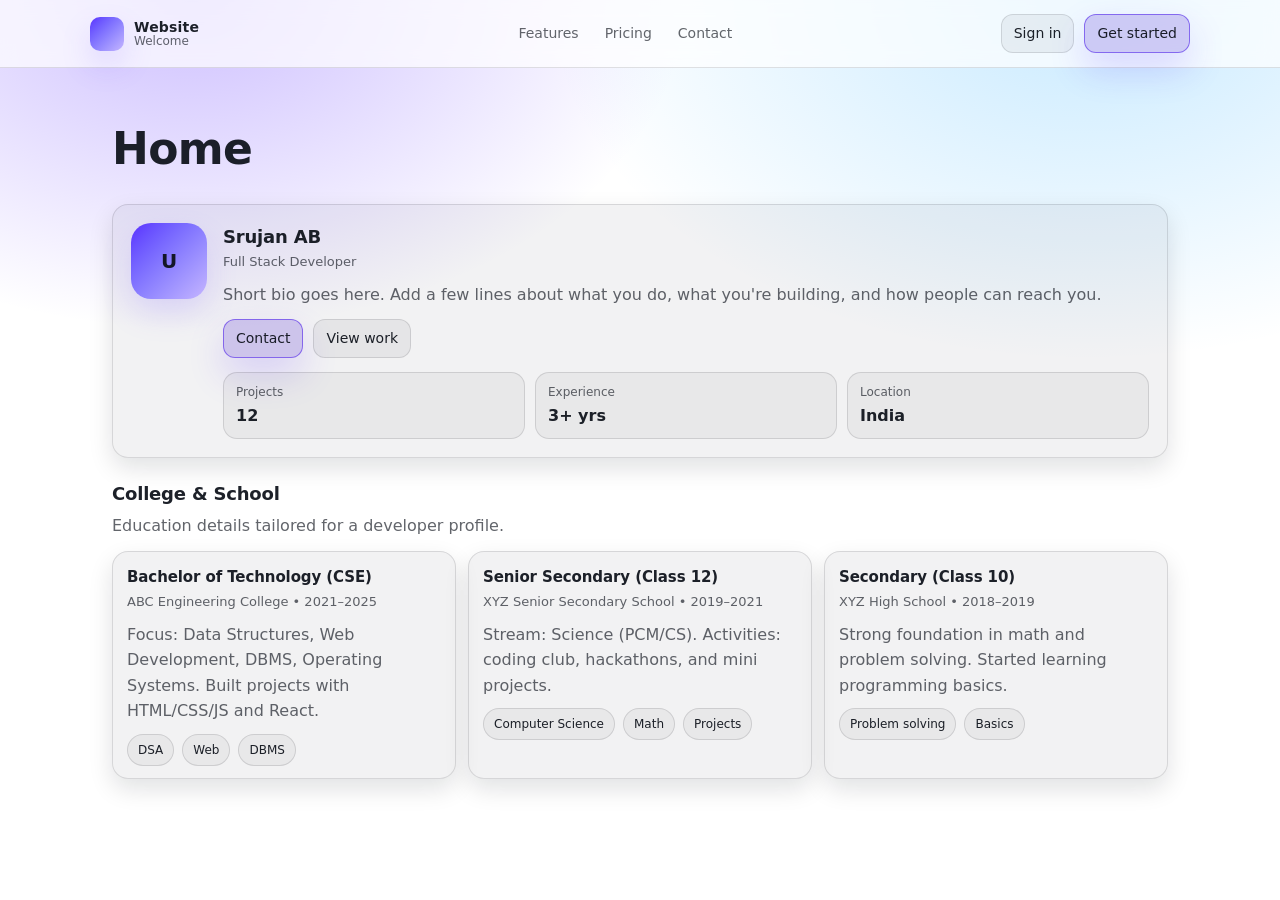
==== index.html @ c32c0423 "First Commit" ====
<!doctype html>
<html lang="en">
  <head>
    <meta charset="utf-8" />
    <meta name="viewport" content="width=device-width, initial-scale=1" />
    <title>Website</title>
    <link rel="stylesheet" href="styles.css" />
  </head>
  <body>
    <header class="site-header">
      <div class="container header-row">
        <a class="brand" href="#top" aria-label="Home">
          <span class="brand-badge" aria-hidden="true"></span>
          <span class="brand-text">
            <strong>Website</strong>
            <span>Welcome</span>
          </span>
        </a>

        <nav class="nav" aria-label="Primary">
          <a href="#features">Features</a>
          <a href="#pricing">Pricing</a>
          <a href="#contact">Contact</a>
        </nav>

        <div class="actions">
          <a class="btn" href="#contact">Sign in</a>
          <a class="btn primary" href="#contact">Get started</a>
        </div>
      </div>
    </header>

    <main id="top">
      <div class="container">
        <h1>Home</h1>
        <section id="profile" class="profile" aria-labelledby="profile-title">
          <div class="profile-card">
            <div class="profile-avatar" aria-hidden="true">U</div>
            <div class="profile-body">
              <div class="profile-head">
                <h2 id="profile-title">Srujan AB</h2>
                <p class="profile-role">Full Stack Developer</p>
              </div>
              <p class="profile-bio">
                Short bio goes here. Add a few lines about what you do, what you're building, and how people can reach
                you.
              </p>
              <div class="profile-actions">
                <a class="btn primary" href="#contact">Contact</a>
                <a class="btn" href="#features">View work</a>
              </div>
              <dl class="profile-stats" aria-label="Profile stats">
                <div>
                  <dt>Projects</dt>
                  <dd>12</dd>
                </div>
                <div>
                  <dt>Experience</dt>
                  <dd>3+ yrs</dd>
                </div>
                <div>
                  <dt>Location</dt>
                  <dd>India</dd>
                </div>
              </dl>
            </div>
          </div>
        </section>

        <section id="education" class="education" aria-labelledby="education-title">
          <div class="section-head">
            <h2 id="education-title">College & School</h2>
            <p class="section-subtitle">Education details tailored for a developer profile.</p>
          </div>

          <div class="edu-grid" role="list">
            <article class="edu-card" role="listitem">
              <div class="edu-top">
                <h3>Bachelor of Technology (CSE)</h3>
                <p class="edu-meta">ABC Engineering College • 2021–2025</p>
              </div>
              <p class="edu-desc">
                Focus: Data Structures, Web Development, DBMS, Operating Systems. Built projects with HTML/CSS/JS and
                React.
              </p>
              <div class="edu-tags" aria-label="Skills">
                <span class="tag">DSA</span>
                <span class="tag">Web</span>
                <span class="tag">DBMS</span>
              </div>
            </article>

            <article class="edu-card" role="listitem">
              <div class="edu-top">
                <h3>Senior Secondary (Class 12)</h3>
                <p class="edu-meta">XYZ Senior Secondary School • 2019–2021</p>
              </div>
              <p class="edu-desc">Stream: Science (PCM/CS). Activities: coding club, hackathons, and mini projects.</p>
              <div class="edu-tags" aria-label="Highlights">
                <span class="tag">Computer Science</span>
                <span class="tag">Math</span>
                <span class="tag">Projects</span>
              </div>
            </article>

            <article class="edu-card" role="listitem">
              <div class="edu-top">
                <h3>Secondary (Class 10)</h3>
                <p class="edu-meta">XYZ High School • 2018–2019</p>
              </div>
              <p class="edu-desc">Strong foundation in math and problem solving. Started learning programming basics.</p>
              <div class="edu-tags" aria-label="Highlights">
                <span class="tag">Problem solving</span>
                <span class="tag">Basics</span>
              </div>
            </article>
          </div>
        </section>
      </div>
    </main>
  </body>
</html>
---- styles.css ----
:root {
  --bg: #ffffff;
  --surface: rgba(10, 14, 23, 0.05);
  --border: rgba(10, 14, 23, 0.12);
  --text: rgba(10, 14, 23, 0.92);
  --muted: rgba(10, 14, 23, 0.64);
  --accent: #5b2cff;
  --accent-2: #0aa0ff;
  --ring: color-mix(in srgb, var(--accent) 40%, transparent);
  --shadow: 0 18px 44px rgba(10, 14, 23, 0.16);
  --shadow-soft: 0 10px 24px rgba(10, 14, 23, 0.12);
  --max: 1100px;
  color-scheme: light;
}

* {
  box-sizing: border-box;
}

html,
body {
  height: 100%;
}

body {
  margin: 0;
  min-height: 100vh;
  font-family: ui-sans-serif, system-ui, -apple-system, Segoe UI, Roboto, Arial, sans-serif;
  line-height: 1.5;
  text-rendering: optimizeLegibility;
  -webkit-font-smoothing: antialiased;
  -moz-osx-font-smoothing: grayscale;
  overflow-x: hidden;
  background: radial-gradient(900px 600px at 15% 0%, color-mix(in srgb, var(--accent) 30%, transparent), transparent 55%),
    radial-gradient(900px 600px at 85% 0%, color-mix(in srgb, var(--accent-2) 22%, transparent), transparent 60%),
    var(--bg);
  color: var(--text);
}

.container {
  max-width: var(--max);
  margin: 0 auto;
  padding: 0 16px;
}

@media (min-width: 720px) {
  .container {
    padding: 0 22px;
  }
}

.site-header {
  position: sticky;
  top: 0;
  z-index: 10;
  border-bottom: 1px solid var(--border);
  background: rgba(255, 255, 255, 0.75);
  background: color-mix(in srgb, var(--bg) 70%, transparent);
  backdrop-filter: blur(10px);
  -webkit-backdrop-filter: blur(10px);
}

.header-row {
  display: flex;
  align-items: center;
  justify-content: space-between;
  gap: 14px;
  padding: 14px 0;
}

.brand {
  display: inline-flex;
  align-items: center;
  gap: 10px;
  text-decoration: none;
  color: inherit;
  min-width: 160px;
}

.brand-badge {
  width: 34px;
  height: 34px;
  border-radius: 10px;
  background: linear-gradient(135deg, var(--accent), color-mix(in srgb, var(--accent) 35%, white));
  box-shadow: 0 14px 30px rgba(124, 92, 255, 0.18);
  flex: 0 0 auto;
}

.brand-text {
  display: grid;
  line-height: 1.15;
}

.brand-text strong {
  font-size: 14px;
  letter-spacing: 0.2px;
}

.brand-text span {
  font-size: 12px;
  color: var(--muted);
}

.nav {
  display: none;
  gap: 6px;
  align-items: center;
}

.nav a {
  color: var(--muted);
  text-decoration: none;
  font-size: 14px;
  padding: 8px 10px;
  border-radius: 10px;
}

.nav a:hover,
.nav a:focus-visible {
  color: var(--text);
  background: var(--surface);
  outline: none;
}

.actions {
  display: inline-flex;
  gap: 10px;
  align-items: center;
  justify-content: flex-end;
  min-width: 160px;
}

.btn {
  display: inline-flex;
  align-items: center;
  justify-content: center;
  padding: 8px 12px;
  border-radius: 12px;
  border: 1px solid var(--border);
  background: var(--surface);
  color: var(--text);
  text-decoration: none;
  font-size: 14px;
  white-space: nowrap;
  transition: transform 120ms ease, background-color 160ms ease, border-color 160ms ease, box-shadow 160ms ease;
}

.btn:hover {
  transform: translateY(-1px);
  box-shadow: var(--shadow-soft);
}

.btn:active {
  transform: translateY(0);
}

.btn:focus-visible {
  outline: 2px solid var(--ring);
  outline-offset: 3px;
}

.btn.primary {
  border-color: color-mix(in srgb, var(--accent) 55%, var(--border));
  background: color-mix(in srgb, var(--accent) 18%, var(--surface));
  box-shadow: 0 16px 36px color-mix(in srgb, var(--accent) 18%, transparent);
}

.btn.primary:hover {
  border-color: color-mix(in srgb, var(--accent) 70%, var(--border));
  background: color-mix(in srgb, var(--accent) 24%, var(--surface));
  box-shadow: 0 18px 44px color-mix(in srgb, var(--accent) 24%, transparent);
}

main {
  padding: 48px 0;
}

h1 {
  margin: 0 0 10px;
  font-size: clamp(28px, 4vw, 44px);
  letter-spacing: -0.6px;
}

.profile {
  margin-top: 22px;
}

.section-head {
  margin-top: 22px;
}

.section-head h2 {
  margin: 0;
  font-size: 18px;
  letter-spacing: -0.2px;
}

.section-subtitle {
  margin: 6px 0 0;
  color: var(--muted);
  line-height: 1.6;
}

.profile-card {
  display: grid;
  grid-template-columns: 56px 1fr;
  gap: 14px;
  padding: 16px;
  border: 1px solid var(--border);
  background: var(--surface);
  border-radius: 16px;
  box-shadow: var(--shadow-soft);
}

.profile-avatar {
  width: 56px;
  height: 56px;
  border-radius: 16px;
  display: grid;
  place-items: center;
  font-weight: 700;
  color: var(--text);
  background: linear-gradient(135deg, var(--accent), color-mix(in srgb, var(--accent) 35%, white));
  box-shadow: 0 14px 30px rgba(124, 92, 255, 0.18);
}

.profile-head h2 {
  margin: 0;
  font-size: 18px;
  letter-spacing: -0.2px;
}

.profile-role {
  margin: 2px 0 0;
  color: var(--muted);
  font-size: 13px;
}

.profile-bio {
  margin: 10px 0 0;
  color: var(--muted);
  line-height: 1.6;
}

.profile-actions {
  margin-top: 12px;
  display: inline-flex;
  gap: 10px;
  flex-wrap: wrap;
}

.profile-stats {
  margin: 14px 0 0;
  display: grid;
  grid-template-columns: repeat(3, minmax(0, 1fr));
  gap: 10px;
}

.profile-stats > div {
  border: 1px solid var(--border);
  border-radius: 14px;
  padding: 10px 12px;
  background: color-mix(in srgb, var(--surface) 75%, transparent);
}

.profile-stats dt {
  color: var(--muted);
  font-size: 12px;
}

.profile-stats dd {
  margin: 3px 0 0;
  font-weight: 650;
}

.education {
  margin-top: 18px;
}

.edu-grid {
  margin-top: 12px;
  display: grid;
  gap: 12px;
}

.edu-card {
  border: 1px solid var(--border);
  border-radius: 16px;
  padding: 14px 14px 12px;
  background: var(--surface);
  box-shadow: var(--shadow-soft);
}

.edu-top h3 {
  margin: 0;
  font-size: 15px;
  letter-spacing: -0.1px;
}

.edu-meta {
  margin: 4px 0 0;
  color: var(--muted);
  font-size: 13px;
}

.edu-desc {
  margin: 10px 0 0;
  color: var(--muted);
  line-height: 1.6;
}

.edu-tags {
  margin-top: 10px;
  display: flex;
  flex-wrap: wrap;
  gap: 8px;
}

.tag {
  display: inline-flex;
  align-items: center;
  padding: 6px 10px;
  border-radius: 999px;
  border: 1px solid var(--border);
  background: color-mix(in srgb, var(--surface) 75%, transparent);
  color: var(--text);
  font-size: 12px;
}

@media (min-width: 720px) {
  .nav {
    display: inline-flex;
  }

  .profile-card {
    grid-template-columns: 76px 1fr;
    padding: 18px;
    gap: 16px;
  }

  .profile-avatar {
    width: 76px;
    height: 76px;
    border-radius: 20px;
    font-size: 20px;
  }

  .edu-grid {
    grid-template-columns: repeat(3, minmax(0, 1fr));
  }
}

@media (prefers-reduced-motion: reduce) {
  * {
    transition: none !important;
  }
}
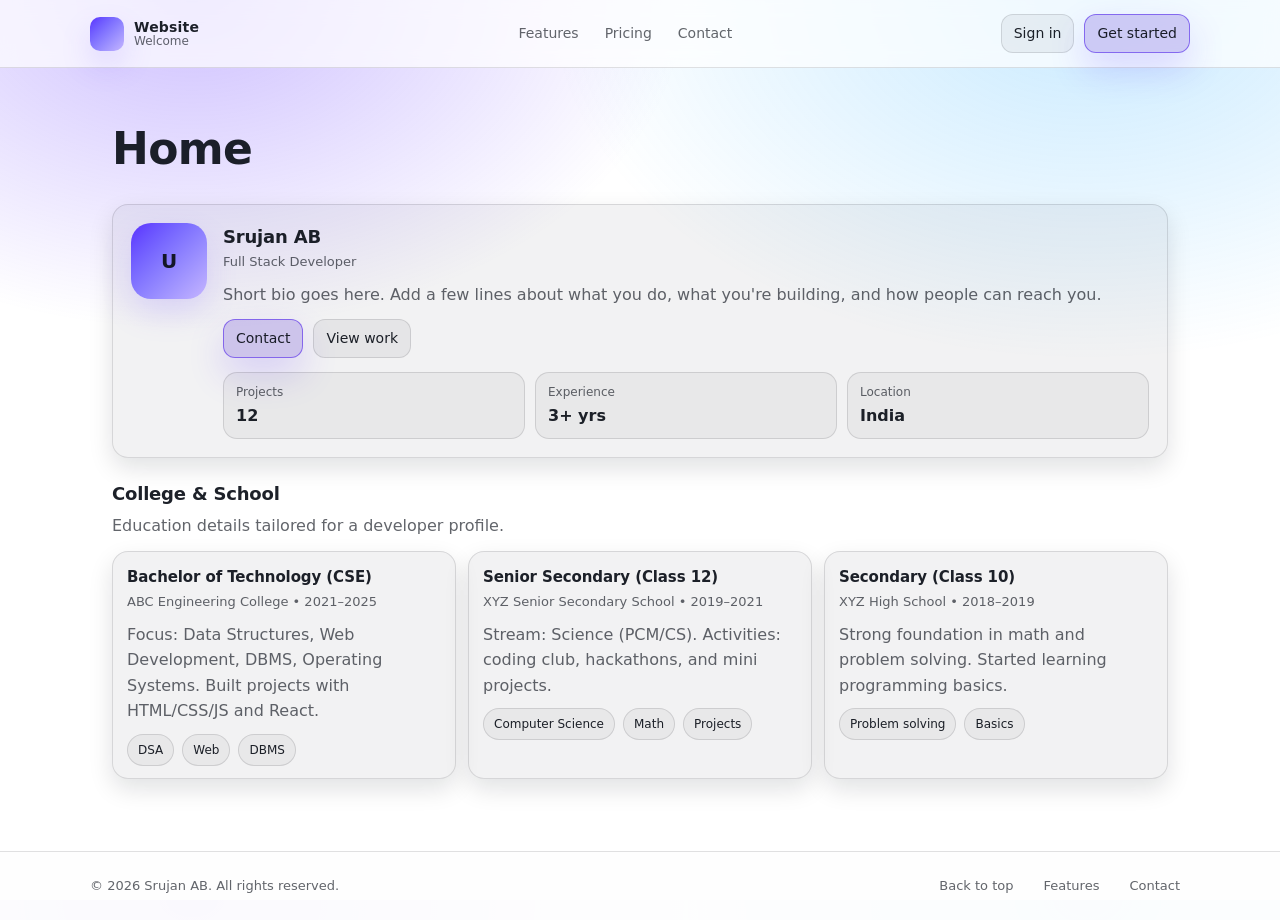
==== commit 2d0b2e7c: "Footer Updated" ====
--- a/index.html
+++ b/index.html
@@ -118,5 +118,20 @@
         </section>
       </div>
     </main>
+
+    <footer class="site-footer" aria-label="Footer">
+      <div class="container footer-row">
+        <p class="footer-copy">© <span id="year"></span> Srujan AB. All rights reserved.</p>
+        <nav class="footer-links" aria-label="Footer links">
+          <a href="#top">Back to top</a>
+          <a href="#features">Features</a>
+          <a href="#contact">Contact</a>
+        </nav>
+      </div>
+    </footer>
+
+    <script>
+      document.getElementById("year").textContent = new Date().getFullYear();
+    </script>
   </body>
 </html>
--- a/styles.css
+++ b/styles.css
@@ -327,6 +327,46 @@
   font-size: 12px;
 }
 
+.site-footer {
+  margin-top: 24px;
+  border-top: 1px solid var(--border);
+  background: color-mix(in srgb, var(--bg) 92%, var(--surface));
+}
+
+.footer-row {
+  padding: 18px 0;
+  display: flex;
+  flex-direction: column;
+  gap: 10px;
+}
+
+.footer-copy {
+  margin: 0;
+  color: var(--muted);
+  font-size: 13px;
+}
+
+.footer-links {
+  display: flex;
+  flex-wrap: wrap;
+  gap: 10px;
+}
+
+.footer-links a {
+  color: var(--muted);
+  text-decoration: none;
+  font-size: 13px;
+  padding: 6px 10px;
+  border-radius: 10px;
+}
+
+.footer-links a:hover,
+.footer-links a:focus-visible {
+  color: var(--text);
+  background: var(--surface);
+  outline: none;
+}
+
 @media (min-width: 720px) {
   .nav {
     display: inline-flex;
@@ -345,6 +385,12 @@
     font-size: 20px;
   }
 
+  .footer-row {
+    flex-direction: row;
+    align-items: center;
+    justify-content: space-between;
+  }
+
   .edu-grid {
     grid-template-columns: repeat(3, minmax(0, 1fr));
   }
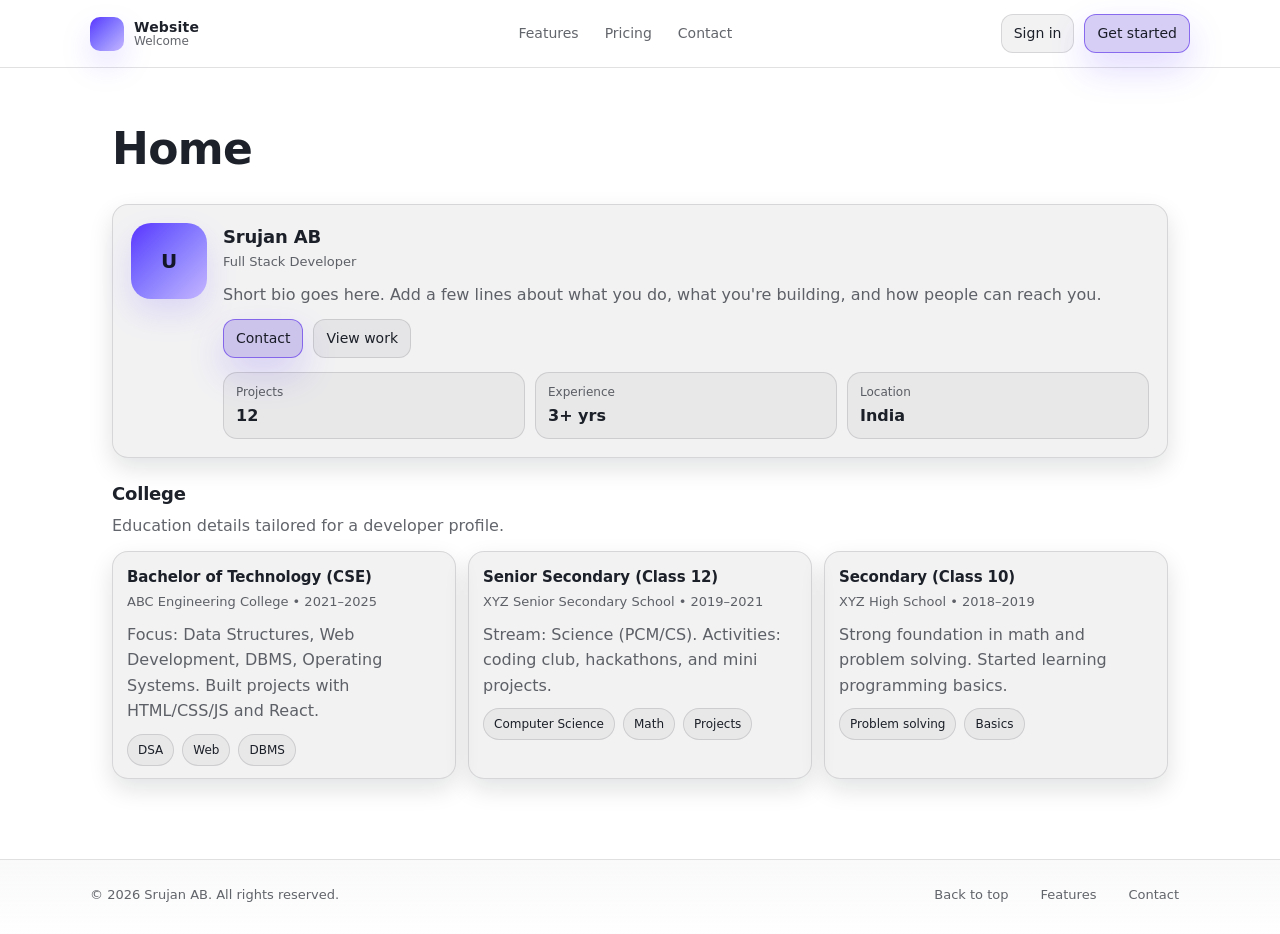
==== commit 93ee798c: "modifed" ====
--- a/index.html
+++ b/index.html
@@ -69,7 +69,7 @@
 
         <section id="education" class="education" aria-labelledby="education-title">
           <div class="section-head">
-            <h2 id="education-title">College & School</h2>
+            <h2 id="education-title">College </h2>
             <p class="section-subtitle">Education details tailored for a developer profile.</p>
           </div>
 
--- a/styles.css
+++ b/styles.css
@@ -31,9 +31,7 @@
   -webkit-font-smoothing: antialiased;
   -moz-osx-font-smoothing: grayscale;
   overflow-x: hidden;
-  background: radial-gradient(900px 600px at 15% 0%, color-mix(in srgb, var(--accent) 30%, transparent), transparent 55%),
-    radial-gradient(900px 600px at 85% 0%, color-mix(in srgb, var(--accent-2) 22%, transparent), transparent 60%),
-    var(--bg);
+  background: var(--bg);
   color: var(--text);
 }
 
@@ -328,13 +326,17 @@
 }
 
 .site-footer {
-  margin-top: 24px;
+  margin-top: 32px;
   border-top: 1px solid var(--border);
-  background: color-mix(in srgb, var(--bg) 92%, var(--surface));
+  background: linear-gradient(
+      180deg,
+      color-mix(in srgb, var(--surface) 40%, transparent),
+      color-mix(in srgb, var(--bg) 96%, var(--surface))
+    );
 }
 
 .footer-row {
-  padding: 18px 0;
+  padding: 18px 0 22px;
   display: flex;
   flex-direction: column;
   gap: 10px;
@@ -358,13 +360,29 @@
   font-size: 13px;
   padding: 6px 10px;
   border-radius: 10px;
+  border: 1px solid transparent;
+  transition: background-color 160ms ease, border-color 160ms ease, color 160ms ease, transform 120ms ease;
 }
 
 .footer-links a:hover,
 .footer-links a:focus-visible {
   color: var(--text);
   background: var(--surface);
+  border-color: var(--border);
   outline: none;
+}
+
+.footer-links a:hover {
+  transform: translateY(-1px);
+}
+
+.footer-links a:active {
+  transform: translateY(0);
+}
+
+.footer-links a:focus-visible {
+  outline: 2px solid var(--ring);
+  outline-offset: 3px;
 }
 
 @media (min-width: 720px) {
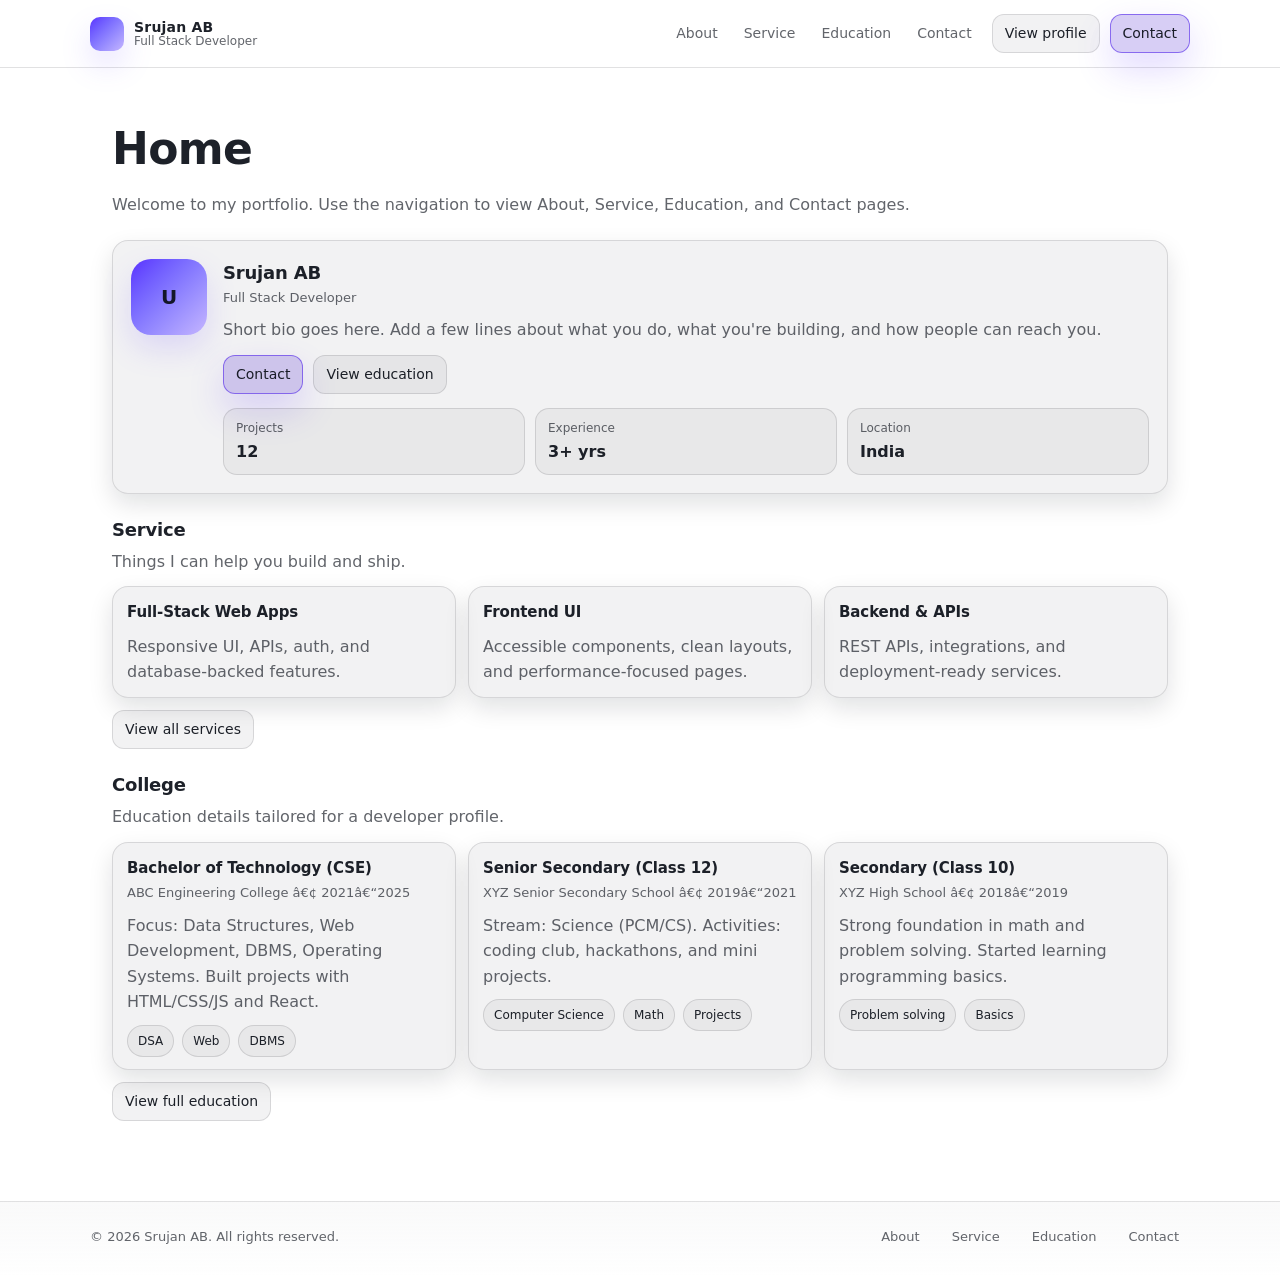
==== commit a5a7e812: "Merge branch 'main' of https://github.com/srujan2023/AB" ====
--- a/index.html
+++ b/index.html
@@ -1,39 +1,54 @@
-<!doctype html>
+﻿<!doctype html>
 <html lang="en">
   <head>
     <meta charset="utf-8" />
     <meta name="viewport" content="width=device-width, initial-scale=1" />
-    <title>Website</title>
+    <title>Srujan AB | Portfolio</title>
     <link rel="stylesheet" href="styles.css" />
   </head>
-  <body>
+  <body id="top">
     <header class="site-header">
       <div class="container header-row">
-        <a class="brand" href="#top" aria-label="Home">
+        <a class="brand" href="index.html" aria-label="Home">
           <span class="brand-badge" aria-hidden="true"></span>
           <span class="brand-text">
-            <strong>Website</strong>
-            <span>Welcome</span>
+            <strong>Srujan AB</strong>
+            <span>Full Stack Developer</span>
           </span>
         </a>
 
-        <nav class="nav" aria-label="Primary">
-          <a href="#features">Features</a>
-          <a href="#pricing">Pricing</a>
-          <a href="#contact">Contact</a>
-        </nav>
+        <div class="header-right">
+          <button
+            class="nav-toggle"
+            type="button"
+            aria-expanded="false"
+            aria-controls="primary-nav"
+            aria-label="Toggle navigation"
+          >
+            <span class="nav-toggle-icon" aria-hidden="true"></span>
+          </button>
 
-        <div class="actions">
-          <a class="btn" href="#contact">Sign in</a>
-          <a class="btn primary" href="#contact">Get started</a>
+          <nav id="primary-nav" class="nav" aria-label="Primary">
+            <a href="about.html">About</a>
+            <a href="service.html">Service</a>
+            <a href="education.html">Education</a>
+            <a href="contact.html">Contact</a>
+          </nav>
+
+          <div class="actions">
+            <a class="btn hide-sm" href="about.html">View profile</a>
+            <a class="btn primary" href="contact.html">Contact</a>
+          </div>
         </div>
       </div>
     </header>
 
-    <main id="top">
+    <main>
       <div class="container">
         <h1>Home</h1>
-        <section id="profile" class="profile" aria-labelledby="profile-title">
+        <p class="section-subtitle">Welcome to my portfolio. Use the navigation to view About, Service, Education, and Contact pages.</p>
+
+        <section class="profile" aria-labelledby="profile-title">
           <div class="profile-card">
             <div class="profile-avatar" aria-hidden="true">U</div>
             <div class="profile-body">
@@ -46,8 +61,8 @@
                 you.
               </p>
               <div class="profile-actions">
-                <a class="btn primary" href="#contact">Contact</a>
-                <a class="btn" href="#features">View work</a>
+                <a class="btn primary" href="contact.html">Contact</a>
+                <a class="btn" href="education.html">View education</a>
               </div>
               <dl class="profile-stats" aria-label="Profile stats">
                 <div>
@@ -67,7 +82,35 @@
           </div>
         </section>
 
-        <section id="education" class="education" aria-labelledby="education-title">
+        <section class="services" aria-labelledby="services-title">
+          <div class="section-head">
+            <h2 id="services-title">Service</h2>
+            <p class="section-subtitle">Things I can help you build and ship.</p>
+          </div>
+
+          <div class="services-grid" role="list">
+            <article class="service-card" role="listitem">
+              <h3>Full-Stack Web Apps</h3>
+              <p class="service-desc">Responsive UI, APIs, auth, and database-backed features.</p>
+            </article>
+
+            <article class="service-card" role="listitem">
+              <h3>Frontend UI</h3>
+              <p class="service-desc">Accessible components, clean layouts, and performance-focused pages.</p>
+            </article>
+
+            <article class="service-card" role="listitem">
+              <h3>Backend & APIs</h3>
+              <p class="service-desc">REST APIs, integrations, and deployment-ready services.</p>
+            </article>
+          </div>
+
+          <div class="profile-actions">
+            <a class="btn" href="service.html">View all services</a>
+          </div>
+        </section>
+
+        <section class="education" aria-labelledby="education-title">
           <div class="section-head">
             <h2 id="education-title">College </h2>
             <p class="section-subtitle">Education details tailored for a developer profile.</p>
@@ -77,7 +120,7 @@
             <article class="edu-card" role="listitem">
               <div class="edu-top">
                 <h3>Bachelor of Technology (CSE)</h3>
-                <p class="edu-meta">ABC Engineering College • 2021–2025</p>
+                <p class="edu-meta">ABC Engineering College â€¢ 2021â€“2025</p>
               </div>
               <p class="edu-desc">
                 Focus: Data Structures, Web Development, DBMS, Operating Systems. Built projects with HTML/CSS/JS and
@@ -93,7 +136,7 @@
             <article class="edu-card" role="listitem">
               <div class="edu-top">
                 <h3>Senior Secondary (Class 12)</h3>
-                <p class="edu-meta">XYZ Senior Secondary School • 2019–2021</p>
+                <p class="edu-meta">XYZ Senior Secondary School â€¢ 2019â€“2021</p>
               </div>
               <p class="edu-desc">Stream: Science (PCM/CS). Activities: coding club, hackathons, and mini projects.</p>
               <div class="edu-tags" aria-label="Highlights">
@@ -106,7 +149,7 @@
             <article class="edu-card" role="listitem">
               <div class="edu-top">
                 <h3>Secondary (Class 10)</h3>
-                <p class="edu-meta">XYZ High School • 2018–2019</p>
+                <p class="edu-meta">XYZ High School â€¢ 2018â€“2019</p>
               </div>
               <p class="edu-desc">Strong foundation in math and problem solving. Started learning programming basics.</p>
               <div class="edu-tags" aria-label="Highlights">
@@ -115,23 +158,26 @@
               </div>
             </article>
           </div>
+
+          <div class="profile-actions">
+            <a class="btn" href="education.html">View full education</a>
+          </div>
         </section>
       </div>
     </main>
 
     <footer class="site-footer" aria-label="Footer">
       <div class="container footer-row">
-        <p class="footer-copy">© <span id="year"></span> Srujan AB. All rights reserved.</p>
+        <p class="footer-copy">&copy; <span id="year"></span> Srujan AB. All rights reserved.</p>
         <nav class="footer-links" aria-label="Footer links">
-          <a href="#top">Back to top</a>
-          <a href="#features">Features</a>
-          <a href="#contact">Contact</a>
+          <a href="about.html">About</a>
+          <a href="service.html">Service</a>
+          <a href="education.html">Education</a>
+          <a href="contact.html">Contact</a>
         </nav>
       </div>
     </footer>
 
-    <script>
-      document.getElementById("year").textContent = new Date().getFullYear();
-    </script>
+    <script src="main.js" defer></script>
   </body>
 </html>
--- a/styles.css
+++ b/styles.css
@@ -1,4 +1,4 @@
-:root {
+﻿:root {
   --bg: #ffffff;
   --surface: rgba(10, 14, 23, 0.05);
   --border: rgba(10, 14, 23, 0.12);
@@ -10,6 +10,7 @@
   --shadow: 0 18px 44px rgba(10, 14, 23, 0.16);
   --shadow-soft: 0 10px 24px rgba(10, 14, 23, 0.12);
   --max: 1100px;
+  --header-offset: 86px;
   color-scheme: light;
 }
 
@@ -20,6 +21,15 @@
 html,
 body {
   height: 100%;
+}
+
+html {
+  scroll-behavior: smooth;
+  scroll-padding-top: var(--header-offset);
+}
+
+:target {
+  scroll-margin-top: var(--header-offset);
 }
 
 body {
@@ -66,6 +76,13 @@
   padding: 14px 0;
 }
 
+.header-right {
+  display: inline-flex;
+  align-items: center;
+  justify-content: flex-end;
+  gap: 10px;
+}
+
 .brand {
   display: inline-flex;
   align-items: center;
@@ -120,12 +137,72 @@
   outline: none;
 }
 
+.nav-toggle {
+  display: inline-flex;
+  align-items: center;
+  justify-content: center;
+  width: 42px;
+  height: 42px;
+  border-radius: 12px;
+  border: 1px solid var(--border);
+  background: var(--surface);
+  color: var(--text);
+  cursor: pointer;
+  transition: transform 120ms ease, background-color 160ms ease, border-color 160ms ease, box-shadow 160ms ease;
+}
+
+.nav-toggle:hover {
+  transform: translateY(-1px);
+  box-shadow: var(--shadow-soft);
+}
+
+.nav-toggle:active {
+  transform: translateY(0);
+}
+
+.nav-toggle:focus-visible {
+  outline: 2px solid var(--ring);
+  outline-offset: 3px;
+}
+
+.nav-toggle-icon {
+  width: 18px;
+  height: 2px;
+  background: currentColor;
+  border-radius: 999px;
+  position: relative;
+  display: inline-block;
+}
+
+.nav-toggle-icon::before,
+.nav-toggle-icon::after {
+  content: "";
+  position: absolute;
+  left: 0;
+  width: 18px;
+  height: 2px;
+  background: currentColor;
+  border-radius: 999px;
+}
+
+.nav-toggle-icon::before {
+  top: -6px;
+}
+
+.nav-toggle-icon::after {
+  top: 6px;
+}
+
 .actions {
   display: inline-flex;
   gap: 10px;
   align-items: center;
   justify-content: flex-end;
   min-width: 160px;
+}
+
+.hide-sm {
+  display: none;
 }
 
 .btn {
@@ -271,6 +348,35 @@
   font-weight: 650;
 }
 
+.services {
+  margin-top: 18px;
+}
+
+.services-grid {
+  margin-top: 12px;
+  display: grid;
+  gap: 12px;
+}
+
+.service-card {
+  border: 1px solid var(--border);
+  border-radius: 16px;
+  padding: 14px 14px 12px;
+  background: var(--surface);
+  box-shadow: var(--shadow-soft);
+}
+
+.service-card h3 {
+  margin: 0;
+  font-size: 15px;
+  letter-spacing: -0.1px;
+}
+
+.service-desc {
+  margin: 10px 0 0;
+  color: var(--muted);
+  line-height: 1.6;
+}
 .education {
   margin-top: 18px;
 }
@@ -390,6 +496,14 @@
     display: inline-flex;
   }
 
+  .nav-toggle {
+    display: none;
+  }
+
+  .hide-sm {
+    display: inline-flex;
+  }
+
   .profile-card {
     grid-template-columns: 76px 1fr;
     padding: 18px;
@@ -412,6 +526,10 @@
   .edu-grid {
     grid-template-columns: repeat(3, minmax(0, 1fr));
   }
+
+  .services-grid {
+    grid-template-columns: repeat(3, minmax(0, 1fr));
+  }
 }
 
 @media (prefers-reduced-motion: reduce) {
@@ -419,3 +537,32 @@
     transition: none !important;
   }
 }
+
+@media (max-width: 719.98px) {
+  .header-right {
+    position: relative;
+  }
+
+  .nav.is-open {
+    display: flex;
+    flex-direction: column;
+    align-items: stretch;
+    position: absolute;
+    right: 0;
+    top: calc(100% + 12px);
+    width: min(260px, calc(100vw - 32px));
+    padding: 10px;
+    border-radius: 16px;
+    border: 1px solid var(--border);
+    background: color-mix(in srgb, var(--bg) 96%, transparent);
+    box-shadow: var(--shadow);
+    backdrop-filter: blur(10px);
+    -webkit-backdrop-filter: blur(10px);
+  }
+
+  .nav.is-open a {
+    padding: 10px 12px;
+  }
+}
+
+
